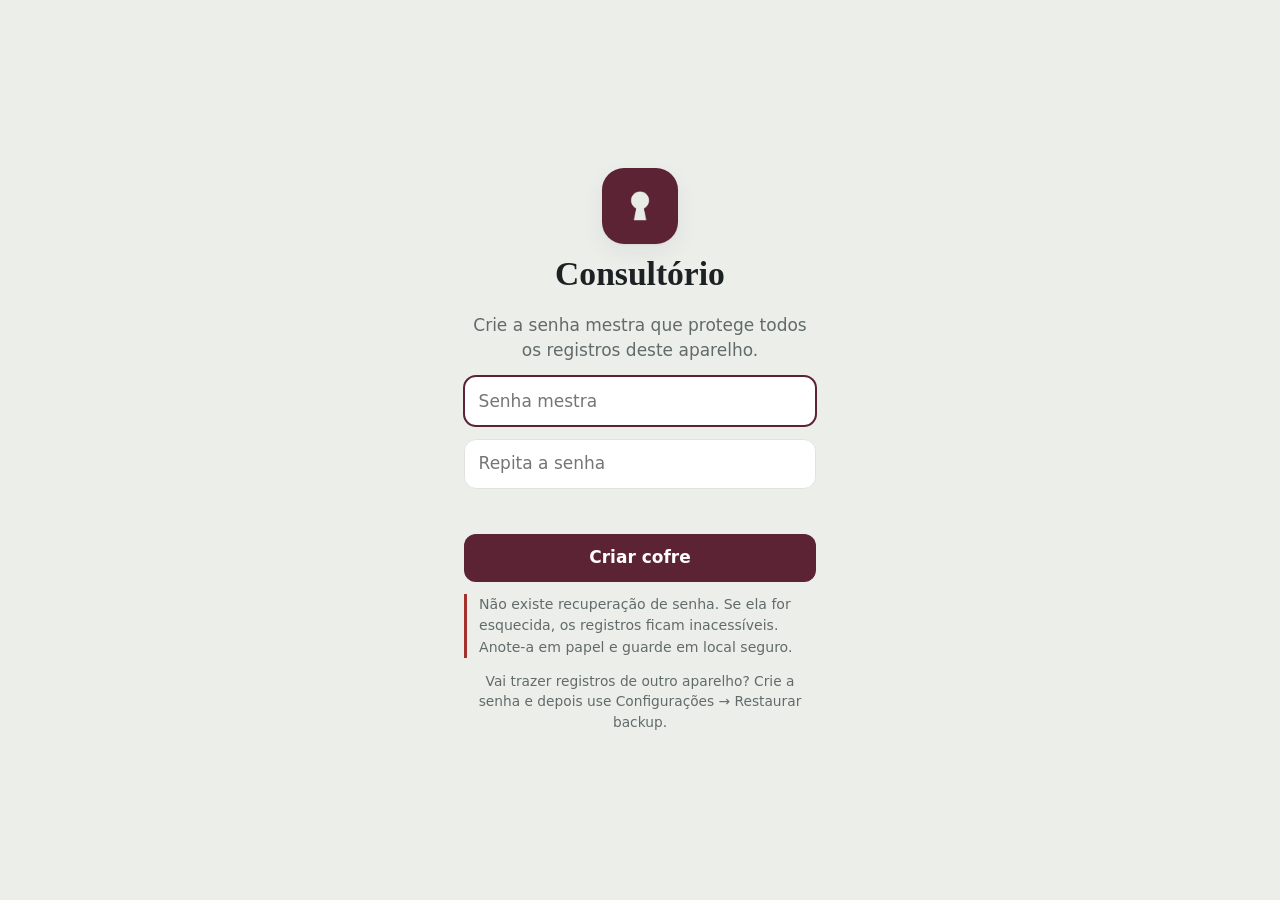
==== index.html @ 57aa01ae "Rename index-1.html to index.html" ====
<!doctype html>
<html lang="pt-BR">
<head>
<meta charset="utf-8">
<meta name="viewport" content="width=device-width, initial-scale=1">
<!-- Política de segurança: connect-src 'none' proíbe o app de enviar ou buscar dados em qualquer servidor. -->
<meta http-equiv="Content-Security-Policy" content="default-src 'self'; script-src 'self'; style-src 'self'; img-src 'self'; connect-src 'none'; font-src 'none'; object-src 'none'; base-uri 'none'; form-action 'none'; manifest-src 'self'; worker-src 'self'">
<meta name="referrer" content="no-referrer">
<meta name="robots" content="noindex">
<meta name="theme-color" content="#E9ECE6" media="(prefers-color-scheme: light)">
<meta name="theme-color" content="#161A1B" media="(prefers-color-scheme: dark)">
<link rel="manifest" href="manifest.webmanifest">
<link rel="icon" href="icone-192.png">
<link rel="stylesheet" href="estilo.css">
<title>Consultório</title>
</head>
<body>
<main id="app"></main>
<noscript>Este app precisa de JavaScript ativado.</noscript>
<script src="cofre.js"></script>
<script src="app.js"></script>
</body>
</html>
---- estilo.css ----
/* Consultório — visual moderno em cartões. Tinta granada sobre cinza-sálvia. */
:root {
  --fundo: #ECEEEA;
  --cartao: #FFFFFF;
  --campo: #F2F3F0;
  --tinta: #1C2224;
  --suave: #616B69;
  --linha: #E0E4DD;
  --granada: #5B2333;
  --granada-tinta: #FFFFFF;
  --granada-suave: #F3E7EA;
  --ocre: #8A5A1F;
  --ocre-suave: #F7EDDD;
  --perigo: #A2322B;
  --perigo-suave: #F8E4E2;
  --sombra: 0 1px 2px rgba(28, 34, 36, .05), 0 8px 24px rgba(28, 34, 36, .06);
  --raio: 18px;
  --serifa: "Noto Serif", Georgia, "Times New Roman", serif;
  --sans: system-ui, Roboto, "Segoe UI", sans-serif;
  color-scheme: light dark;
  padding-top: env(safe-area-inset-top, 0px);
  padding-bottom: env(safe-area-inset-bottom, 0px);
}
@media (prefers-color-scheme: dark) {
  :root:not([data-theme="light"]) {
    --fundo: #131718; --cartao: #1C2122; --campo: #252B2C; --tinta: #E7E9E4; --suave: #9CA6A3; --linha: #2E3637;
    --granada: #DDA3B1; --granada-tinta: #1A1113; --granada-suave: #3A262C;
    --ocre: #E0B372; --ocre-suave: #3A2E1D; --perigo: #EC8F86; --perigo-suave: #3C2321; --sombra: none;
  }
}
:root[data-theme="dark"] {
  --fundo: #131718; --cartao: #1C2122; --campo: #252B2C; --tinta: #E7E9E4; --suave: #9CA6A3; --linha: #2E3637;
  --granada: #DDA3B1; --granada-tinta: #1A1113; --granada-suave: #3A262C;
  --ocre: #E0B372; --ocre-suave: #3A2E1D; --perigo: #EC8F86; --perigo-suave: #3C2321; --sombra: none;
}

* { box-sizing: border-box; }
html { -webkit-text-size-adjust: 100%; scroll-padding-top: env(safe-area-inset-top, 0px); height: 100%; }
body { margin: 0; min-height: 100%; background: var(--fundo); color: var(--tinta); font: 17px/1.5 var(--sans); -webkit-tap-highlight-color: transparent; }
#app { max-width: 760px; margin: 0 auto; }
button { font: inherit; color: inherit; cursor: pointer; }
button:disabled { opacity: .4; cursor: default; }
:focus-visible { outline: 2px solid var(--granada); outline-offset: 2px; }
p { margin: 0; }

/* Campos */
input, textarea, select {
  width: 100%; font: inherit; color: var(--tinta); background: var(--campo);
  border: 1px solid transparent; border-radius: 12px; padding: .7rem .85rem; min-height: 48px;
}
input:focus, textarea:focus, select:focus { outline: 2px solid var(--granada); outline-offset: -1px; }
select { width: auto; }
textarea { resize: none; overflow: hidden; line-height: 1.6; min-height: 5rem; }
textarea.grande { min-height: 12rem; }

/* Ícones */
.ic { width: 22px; height: 22px; fill: none; stroke: currentColor; stroke-width: 1.8; stroke-linecap: round; stroke-linejoin: round; flex: none; }
.ic-bolha { width: 36px; height: 36px; border-radius: 11px; display: grid; place-items: center; background: var(--granada-suave); color: var(--granada); flex: none; }
.ic-bolha .ic { width: 19px; height: 19px; }
.ic-bolha.grande { width: 56px; height: 56px; border-radius: 16px; }
.ic-bolha.grande .ic { width: 26px; height: 26px; }

/* Botões */
.primario, .secundario, .perigo { min-height: 48px; padding: .7rem 1.15rem; border-radius: 12px; font-weight: 600; }
.primario { background: var(--granada); color: var(--granada-tinta); border: 0; }
.secundario { background: var(--cartao); border: 1px solid var(--linha); }
.perigo { background: var(--perigo); color: var(--cartao); border: 0; }
.perigo-texto { color: var(--perigo); }
.compacto { min-height: 40px; padding: .45rem .9rem; font-size: .92rem; }
.com-icone { display: inline-flex; align-items: center; gap: .35rem; }
.com-icone .ic { width: 18px; height: 18px; }
.link { background: none; border: 0; color: var(--granada); padding: .8rem 0; font-weight: 500; }
.icone { width: 46px; height: 46px; display: grid; place-items: center; border: 0; background: transparent; border-radius: 14px; flex: none; }
.icone:active { background: var(--granada-suave); }

/* Cabeçalho */
.topo {
  position: sticky; top: 0; z-index: 5; display: flex; align-items: center; gap: .15rem;
  padding: .55rem .5rem .55rem 1rem; background: var(--fundo);
}
.topo:has(> .icone:first-child) { padding-left: .3rem; }
.topo .titulo { flex: 1; min-width: 0; }
.topo h1 { margin: 0; font: 600 1.25rem/1.2 var(--serifa); overflow: hidden; text-overflow: ellipsis; white-space: nowrap; }
.topo-grande h1 { font-size: 1.9rem; padding-top: .45rem; }
.sub { display: flex; gap: .6rem; font-size: .82rem; color: var(--suave); min-height: 1.1em; }
.status.erro { color: var(--perigo); }
.acoes { display: flex; }

.conteudo { padding: .4rem 1rem 7.5rem; }
.pilha { display: flex; flex-direction: column; gap: .85rem; }

/* Cartões */
.cartao { background: var(--cartao); border-radius: var(--raio); box-shadow: var(--sombra); padding: 1rem 1.05rem 1.1rem; border: 1px solid var(--linha); }
@media (prefers-color-scheme: light) { .cartao { border-color: transparent; } }
.cartao-titulo { display: flex; align-items: center; gap: .6rem; margin: 0 0 .8rem; font: 600 1.02rem/1.3 var(--sans); }
.secao-titulo { margin: 0 0 .3rem; font: 600 .95rem/1.3 var(--sans); color: var(--suave); }

/* Busca */
.campo-busca { position: relative; display: block; margin-bottom: .9rem; }
.campo-busca .ic { position: absolute; left: .85rem; top: 50%; transform: translateY(-50%); color: var(--suave); pointer-events: none; }
.campo-busca input { padding-left: 2.7rem; background: var(--cartao); border-color: var(--linha); border-radius: 14px; }

/* Aviso de backup */
.aviso-backup { display: flex; align-items: center; gap: .8rem; padding: .8rem .9rem; margin-bottom: .9rem; border-radius: var(--raio); background: var(--ocre-suave); }
.aviso-backup .ic-bolha { background: var(--cartao); color: var(--ocre); }
.aviso-backup div { flex: 1; min-width: 0; }
.aviso-backup strong { display: block; font-size: .95rem; }
.aviso-backup small { color: var(--suave); font-size: .82rem; line-height: 1.35; display: block; }

/* Lista de pacientes */
.cartoes { display: flex; flex-direction: column; gap: .6rem; }
.paciente { display: flex; align-items: center; gap: .85rem; width: 100%; text-align: left; padding: .85rem .8rem .85rem .9rem; }
.paciente:active, .sessao-item:active, .resultado:active { transform: scale(.99); }
.paciente .info { flex: 1; min-width: 0; display: flex; flex-direction: column; gap: .1rem; }
.paciente .nome { font: 600 1.08rem/1.3 var(--serifa); overflow: hidden; text-overflow: ellipsis; white-space: nowrap; }
.meta { display: flex; align-items: center; gap: .35rem; font-size: .84rem; color: var(--suave); }
.meta .ic { width: 15px; height: 15px; }
.contador { min-width: 2rem; height: 2rem; padding: 0 .5rem; border-radius: 1rem; display: grid; place-items: center; background: var(--campo); font-size: .85rem; font-weight: 600; color: var(--suave); }
.paciente > .ic { color: var(--suave); width: 18px; height: 18px; }
.vazio { padding: 2.5rem 1rem; text-align: center; color: var(--suave); }

/* Avatares */
.avatar { width: 48px; height: 48px; border-radius: 50%; display: grid; place-items: center; color: #fff; font: 600 1rem/1 var(--sans); letter-spacing: .02em; flex: none; }
.avatar.grande { width: 64px; height: 64px; font-size: 1.3rem; border-radius: 20px; }
.c1 { background: #5B2333; } .c2 { background: #2F5D62; } .c3 { background: #3E4C74; }
.c4 { background: #8A5A1F; } .c5 { background: #55652F; } .c6 { background: #6B3F6E; }

/* Ficha: cabeçalho do paciente e abas */
.hero { display: flex; align-items: center; gap: 1rem; padding: .4rem 0 1rem; }
.hero-texto { min-width: 0; }
.hero h2 { margin: 0 0 .4rem; font: 600 1.5rem/1.2 var(--serifa); }
.chips { display: flex; flex-wrap: wrap; gap: .4rem; }
.chip { display: inline-flex; align-items: center; padding: .3rem .7rem; border-radius: 999px; background: var(--campo); font-size: .84rem; color: var(--tinta); border: 0; }
.hero .chip { background: var(--cartao); }
.chip.acao { background: var(--granada-suave); color: var(--granada); font-weight: 500; min-height: 36px; }
.chip b { font-weight: 700; margin-left: .3rem; }
.abas { display: grid; grid-template-columns: repeat(4, 1fr); gap: .3rem; padding: .3rem; margin-bottom: 1rem; background: var(--cartao); border-radius: 16px; box-shadow: var(--sombra); }
.aba { display: flex; flex-direction: column; align-items: center; gap: .15rem; padding: .5rem .2rem; border: 0; background: transparent; border-radius: 12px; font-size: .8rem; font-weight: 500; color: var(--suave); }
.aba.ativa { background: var(--granada); color: var(--granada-tinta); }
.faixa { margin-bottom: .8rem; padding: .7rem .9rem; border-radius: 12px; background: var(--granada-suave); font-size: .92rem; }

/* Retomar */
.destaque { background: var(--granada); color: var(--granada-tinta); border-color: transparent; }
.destaque-topo { display: flex; align-items: center; gap: .8rem; }
.destaque .ic-bolha { background: rgba(255, 255, 255, .16); color: inherit; }
.destaque small { display: block; opacity: .8; font-size: .82rem; }
.destaque strong { font: 600 1.15rem/1.3 var(--serifa); }
.destaque .relativo { margin-left: auto; font-size: .88rem; padding: .25rem .65rem; border-radius: 999px; background: rgba(255, 255, 255, .16); white-space: nowrap; }
.destaque .selo { margin-top: .7rem; }
.notas { list-style: none; margin: 0; padding: 0; display: flex; flex-direction: column; gap: .7rem; }
.notas li { padding-left: .8rem; border-left: 3px solid var(--granada); }
.notas p { white-space: pre-wrap; }
.data-mini { font-size: .78rem; font-weight: 600; color: var(--granada); }
.texto-corrido { white-space: pre-wrap; }
.mini-lista { display: flex; flex-direction: column; }
.vazio-cartao { display: flex; flex-direction: column; align-items: center; text-align: center; gap: .8rem; padding: 1.8rem 1.2rem; color: var(--suave); }

/* Sessões */
.sessao-item { display: block; width: 100%; text-align: left; }
.sessao-item.compacto { background: transparent; border: 0; padding: .7rem 0; border-top: 1px solid var(--linha); }
.sessao-item.compacto:first-child { border-top: 0; padding-top: 0; }
.linha1 { display: flex; align-items: center; gap: .6rem; flex-wrap: wrap; margin-bottom: .25rem; }
.num { font-weight: 600; }
.linha1 .suave { font-size: .86rem; }
.trecho { color: var(--tinta); font-size: .95rem; line-height: 1.5; }
.sessao-item .chips { margin-top: .6rem; }
.selo { display: inline-block; padding: .15rem .55rem; border-radius: 999px; font-size: .75rem; font-weight: 600; }
.selo.realizada { background: var(--granada-suave); color: var(--granada); }
.selo.falta { background: var(--perigo-suave); color: var(--perigo); }
.selo.remarcada { background: var(--ocre-suave); color: var(--ocre); }
.barra-lista { display: flex; align-items: center; justify-content: space-between; }
.barra-lista .link { padding: .3rem 0; font-size: .9rem; }
.navega { display: flex; align-items: center; justify-content: space-between; margin-bottom: .9rem; }
.navega .suave { font-size: .88rem; }
.linha-data { display: flex; align-items: center; gap: .8rem; margin-bottom: .8rem; }
.linha-data input { width: auto; }
.segmento { display: grid; grid-template-columns: repeat(3, 1fr); gap: .3rem; padding: .25rem; border-radius: 14px; background: var(--campo); }
.segmento button { border: 0; background: transparent; border-radius: 11px; padding: .55rem .3rem; font-size: .9rem; font-weight: 500; color: var(--suave); }
.segmento .ativo { background: var(--cartao); color: var(--tinta); box-shadow: 0 1px 3px rgba(0, 0, 0, .12); }
.segmento .ativo.falta { color: var(--perigo); }
.segmento .ativo.remarcada { color: var(--ocre); }
.cartao > input + .chips { margin-top: .6rem; }

/* Busca: resultados */
.resultado { display: block; width: 100%; text-align: left; }
.rotulo-res { display: inline-flex; align-items: center; gap: .4rem; font-weight: 600; font-size: .92rem; }
.rotulo-res .ic { width: 17px; height: 17px; color: var(--granada); }
.resultado small { display: block; margin-bottom: .2rem; }
mark { background: var(--granada-suave); color: var(--granada); font-weight: 600; border-radius: 4px; padding: 0 .12em; }

/* Ficha: formulário */
.grade { display: grid; gap: .8rem; grid-template-columns: 1fr; }
@media (min-width: 600px) { .grade { grid-template-columns: 1fr 1fr; } .grade .largo { grid-column: 1 / -1; } }
.campo { display: flex; flex-direction: column; gap: .3rem; }
.campo > span { font-size: .84rem; color: var(--suave); }

/* Botão flutuante */
.fab {
  position: fixed; bottom: calc(1.3rem + env(safe-area-inset-bottom, 0px)); right: max(1.1rem, calc(50vw - 380px + 1.1rem));
  width: 62px; height: 62px; border-radius: 20px; border: 0; background: var(--granada); color: var(--granada-tinta);
  display: grid; place-items: center; box-shadow: 0 8px 22px rgba(60, 15, 28, .32); z-index: 6;
}
.fab .ic { width: 28px; height: 28px; stroke-width: 2.2; }
.fab.estendido { width: auto; display: flex; gap: .45rem; padding: 0 1.3rem 0 1.05rem; font-weight: 600; }
.fab.estendido .ic { width: 22px; height: 22px; }

/* Configurações */
.linha-config { display: flex; align-items: center; gap: .8rem; padding: .7rem 0; }
.linha-config + .linha-config { border-top: 1px solid var(--linha); }
.linha-texto { flex: 1; min-width: 0; }
.linha-texto small { display: block; color: var(--suave); font-size: .82rem; line-height: 1.4; }
.linha-config > button, .linha-config > select { flex: none; }

.suave { color: var(--suave); }
.pequeno { font-size: .86rem; }
.centro { text-align: center; }

/* Telas de entrada */
.porta { min-height: 100vh; display: flex; flex-direction: column; justify-content: center; gap: .8rem; padding: 2rem 1.5rem; max-width: 400px; margin: 0 auto; }
.porta .marca { align-self: center; border-radius: 22px; box-shadow: var(--sombra); }
.porta h1 { margin: 0 0 .4rem; text-align: center; font: 600 2.1rem/1.1 var(--serifa); }
.porta input { background: var(--cartao); border-color: var(--linha); }
.erro-msg { color: var(--perigo); min-height: 1.3em; font-size: .92rem; }
.nota-alerta { font-size: .88rem; color: var(--suave); border-left: 3px solid var(--perigo); padding-left: .75rem; }
.prototipo { font-size: .82rem; text-align: center; color: var(--granada); background: var(--granada-suave); border-radius: 10px; padding: .5rem .7rem; }

/* Diálogos */
.dialogo { border: 0; border-radius: 20px; padding: 1.3rem; width: min(92vw, 420px); background: var(--cartao); color: var(--tinta); }
.dialogo::backdrop { background: rgba(12, 16, 16, .5); }
.dialogo h2 { margin: 0 0 .5rem; font: 600 1.25rem/1.3 var(--serifa); }
.dialogo p { margin: 0 0 .5rem; color: var(--suave); }
.dialogo input { margin-top: .55rem; }
.dialogo .botoes { display: flex; flex-wrap: wrap; gap: .5rem; justify-content: flex-end; margin-top: 1.1rem; }

@media (prefers-reduced-motion: reduce) { * { transition: none !important; animation: none !important; } }

/* Importação */
.botoes-linha { display: flex; flex-wrap: wrap; gap: .5rem; margin-top: .8rem; }
.fonte .secao-titulo { display: flex; align-items: center; gap: .4rem; margin: .4rem 0 .6rem; overflow-wrap: anywhere; }
.fonte .secao-titulo .ic { width: 18px; height: 18px; }
.linha-import { display: flex; flex-wrap: wrap; gap: .5rem; margin-bottom: .6rem; }
.linha-import select { flex: 1 1 12rem; }
.linha-import input { flex: 0 1 11rem; width: auto; }
.bloco-import.ignorado { opacity: .5; }
.alerta-mini { display: block; color: var(--ocre); font-size: .84rem; font-weight: 600; margin-bottom: .4rem; }
.aviso-backup small + small { margin-top: .35rem; }
.origem { display: block; margin-top: .5rem; font-size: .82rem; }
[hidden] { display: none !important; }

/* Importação de planilha */
.marcar { display: flex; align-items: center; gap: .6rem; margin: .4rem 0 .8rem; font-size: .92rem; }
.marcar input, .previa-paciente input { width: 22px; height: 22px; min-height: 0; accent-color: var(--granada); flex: none; }
.coluna-map { display: flex; flex-wrap: wrap; align-items: center; gap: .5rem .8rem; padding: .7rem 0; border-top: 1px solid var(--linha); }
.coluna-map.ignorado .coluna-info { opacity: .55; }
.coluna-info { flex: 1 1 10rem; min-width: 0; display: flex; flex-direction: column; }
.coluna-info small { overflow: hidden; text-overflow: ellipsis; white-space: nowrap; font-size: .82rem; }
.coluna-map select { flex: 1 1 100%; width: 100%; max-width: 100%; }
@media (min-width: 600px) { .coluna-map select { flex: 0 1 18rem; } }
.lista-previa { display: flex; flex-direction: column; }
.previa-paciente { display: flex; align-items: center; gap: .7rem; padding: .65rem 0; border-top: 1px solid var(--linha); }
.previa-paciente:first-child { border-top: 0; }
.previa-paciente .info { flex: 1; min-width: 0; display: flex; flex-direction: column; }
.previa-paciente .nome { font-weight: 600; }
.previa-paciente.ignorado .info { opacity: .5; }
.com-icone.link { display: inline-flex; }
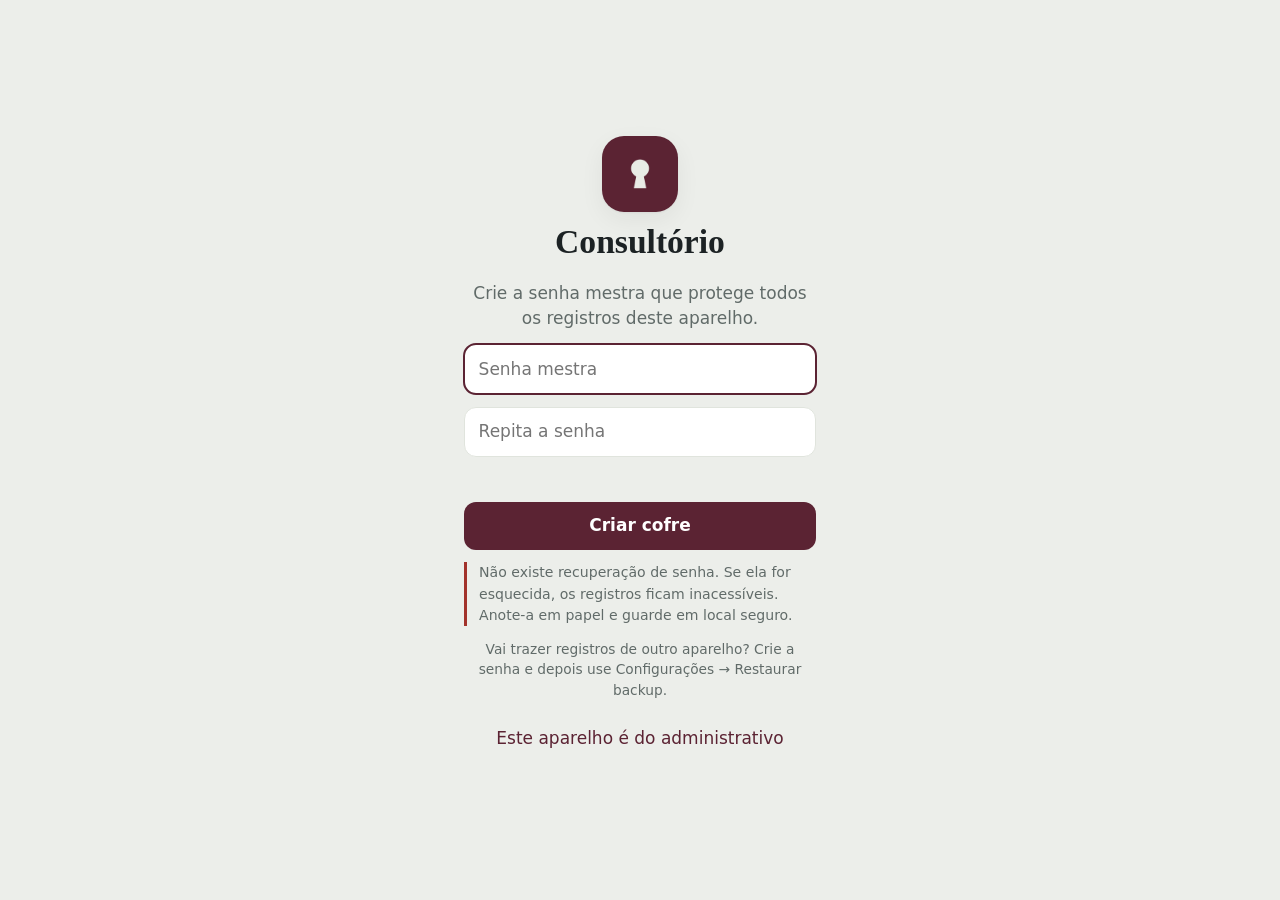
==== commit 90df9925: "Add files via upload" ====
--- a/index.html
+++ b/index.html
@@ -3,8 +3,8 @@
 <head>
 <meta charset="utf-8">
 <meta name="viewport" content="width=device-width, initial-scale=1">
-<!-- Política de segurança: connect-src 'none' proíbe o app de enviar ou buscar dados em qualquer servidor. -->
-<meta http-equiv="Content-Security-Policy" content="default-src 'self'; script-src 'self'; style-src 'self'; img-src 'self'; connect-src 'none'; font-src 'none'; object-src 'none'; base-uri 'none'; form-action 'none'; manifest-src 'self'; worker-src 'self'">
+<!-- Política de segurança: o app só pode falar com o login do Google e com a API do Drive (para ler as listas). Qualquer outro servidor é bloqueado. -->
+<meta http-equiv="Content-Security-Policy" content="default-src 'self'; script-src 'self' https://accounts.google.com/gsi/client; style-src 'self' https://accounts.google.com/gsi/style; img-src 'self'; connect-src https://www.googleapis.com https://accounts.google.com/gsi/; frame-src https://accounts.google.com/gsi/; font-src 'none'; object-src 'none'; base-uri 'none'; form-action 'none'; manifest-src 'self'; worker-src 'self'">
 <meta name="referrer" content="no-referrer">
 <meta name="robots" content="noindex">
 <meta name="theme-color" content="#E9ECE6" media="(prefers-color-scheme: light)">
@@ -19,5 +19,6 @@
 <noscript>Este app precisa de JavaScript ativado.</noscript>
 <script src="cofre.js"></script>
 <script src="app.js"></script>
+<script src="admin.js"></script>
 </body>
 </html>
--- a/estilo.css
+++ b/estilo.css
@@ -263,3 +263,154 @@
 .previa-paciente .nome { font-weight: 600; }
 .previa-paciente.ignorado .info { opacity: .5; }
 .com-icone.link { display: inline-flex; }
+
+/* Versão 5: sete abas, mensagens, documentos e declarações */
+@media (min-width: 600px) { .abas { grid-template-columns: repeat(7, 1fr); } }
+.grade.duas { grid-template-columns: 1fr 1fr; margin: .8rem 0; }
+.centralizado { justify-content: center; }
+.primario.largo { width: 100%; margin-top: .8rem; display: flex; }
+.primario.com-icone, .secundario.com-icone { gap: .5rem; }
+.dica-campo { display: block; margin-top: .45rem; font-size: .84rem; }
+.chip.marcado { background: var(--granada); color: var(--granada-tinta); }
+.linha-links { display: flex; flex-wrap: wrap; gap: 0 1.2rem; }
+.linha-links .link { padding: .6rem 0 0; font-size: .9rem; }
+.cartao .chips + .grade { margin-top: .9rem; }
+.botoes-linha { display: flex; flex-wrap: wrap; gap: .6rem; }
+.botoes-linha > button { flex: 1 1 11rem; display: flex; }
+.faixa .link { padding: .4rem 0 0; }
+.pilha-pequena { display: flex; flex-direction: column; gap: .5rem; }
+.pilha-pequena:empty { display: none; }
+.doc-item { display: flex; align-items: center; gap: .85rem; width: 100%; text-align: left; padding: .8rem .8rem .8rem .9rem; }
+.doc-item:active { transform: scale(.99); }
+.doc-item .info { flex: 1; min-width: 0; display: flex; flex-direction: column; gap: .1rem; }
+.doc-item .nome { font-weight: 600; overflow: hidden; text-overflow: ellipsis; white-space: nowrap; }
+.doc-item > .ic { color: var(--suave); width: 18px; height: 18px; }
+.largo-dialogo { width: min(94vw, 560px); max-height: 92vh; overflow-y: auto; }
+.largo-dialogo .campo { margin-bottom: .7rem; }
+.largo-dialogo .campo input { margin-top: 0; }
+.visualizador { margin: .4rem 0 .8rem; border-radius: 12px; background: var(--campo); padding: .6rem; min-height: 4rem; display: grid; place-items: center; overflow: auto; }
+.imagem-doc { max-width: 100%; height: auto; border-radius: 8px; }
+.assinatura-caixa { margin: .8rem 0; padding: .8rem; border-radius: 12px; background: #fff; border: 1px dashed var(--linha); display: grid; place-items: center; min-height: 5rem; }
+.assinatura-caixa .suave { color: #6b6b6b; }
+.assinatura-previa { max-width: 100%; max-height: 180px; height: auto; }
+.lista-marcar { display: flex; flex-direction: column; }
+.lista-marcar .marcar { margin: 0; padding: .45rem 0; border-top: 1px solid var(--linha); }
+.lista-marcar .marcar:first-child { border-top: 0; }
+.folha-caixa { overflow-x: auto; }
+.folha {
+  background: #fff; color: #1d1d1d; border-radius: 4px; box-shadow: 0 1px 4px rgba(0, 0, 0, .18);
+  padding: 1.6rem 1.5rem 1rem; font: 13px/1.6 Helvetica, Arial, sans-serif; min-height: 30rem; display: flex; flex-direction: column;
+}
+.folha-topo { display: flex; flex-direction: column; align-items: center; padding-bottom: .5rem; border-bottom: 1px solid #999; margin-bottom: 1.6rem; }
+.folha-topo strong { font-size: 14px; }
+.folha-topo span { font-size: 11px; color: #555; }
+.folha h4 { margin: 0 0 1.2rem; text-align: center; font-size: 14px; letter-spacing: .02em; }
+.folha p { margin: 0 0 .7rem; text-align: justify; color: #1d1d1d; }
+.folha .folha-data { text-align: right; margin-top: .8rem; }
+.folha-assinatura { display: grid; place-items: center; min-height: 3.2rem; margin-top: .6rem; }
+.folha-assinatura canvas { max-width: 58%; max-height: 110px; height: auto; }
+.folha-nome { display: flex; flex-direction: column; align-items: center; border-top: 1px solid #333; width: 60%; margin: 0 auto; padding-top: .2rem; font-size: 11px; }
+.folha-nome span:first-child { font-weight: 700; font-size: 12px; }
+.folha-rodape { margin-top: auto; padding-top: 1.4rem; display: flex; flex-direction: column; align-items: center; font-size: 10px; color: #666; }
+.grade.duas > .campo { min-width: 0; }
+.grade.duas input { min-width: 0; width: 100%; padding-left: .6rem; padding-right: .5rem; }
+.atalhos { display: grid; grid-template-columns: 1fr 1fr; gap: .7rem; margin-top: 1.2rem; }
+.atalho { display: flex; align-items: center; gap: .7rem; padding: .8rem .9rem; border-radius: var(--raio); background: var(--cartao); border: 1px solid var(--linha); box-shadow: var(--sombra); font-weight: 500; text-align: left; }
+.atalho:active { transform: scale(.98); }
+.vazio .primario { margin-top: 1rem; display: inline-flex; }
+/* Versão 6: agenda, pagamentos e busca geral */
+.abas { grid-template-columns: repeat(4, 1fr); }
+@media (min-width: 600px) { .abas { grid-template-columns: repeat(8, 1fr); } }
+.agenda { margin-bottom: .9rem; }
+.agenda-linha { display: flex; align-items: center; gap: .6rem; padding: .5rem 0; border-top: 1px solid var(--linha); }
+.agenda .cartao-titulo + .agenda-linha { border-top: 0; }
+.agenda-hora { width: 3.4rem; flex: none; font-weight: 700; font-variant-numeric: tabular-nums; color: var(--granada); }
+.agenda-nome { flex: 1; min-width: 0; display: flex; align-items: center; gap: .6rem; border: 0; background: none; padding: 0; text-align: left; }
+.agenda-nome span:last-child { overflow: hidden; text-overflow: ellipsis; white-space: nowrap; font-weight: 500; }
+.agenda-nome .avatar { width: 34px; height: 34px; font-size: .8rem; }
+.agenda-amanha { margin-top: .5rem; }
+.agenda-amanha summary { cursor: pointer; padding: .5rem 0; color: var(--granada); font-weight: 500; font-size: .92rem; }
+.horarios { display: flex; flex-direction: column; gap: .5rem; margin-top: .6rem; }
+.horario-linha { display: flex; gap: .5rem; align-items: center; }
+.horario-linha select { flex: 1; min-width: 0; }
+.horario-linha input { width: 8.2rem; flex: none; }
+.resumo-fin { display: grid; grid-template-columns: 1fr 1fr; gap: .7rem; }
+.cartao.numero { display: flex; flex-direction: column; gap: .1rem; padding: .9rem 1rem; }
+.cartao.numero small { color: var(--suave); font-size: .84rem; }
+.cartao.numero strong { font: 600 1.35rem/1.25 var(--serifa); font-variant-numeric: tabular-nums; }
+.pag-linha { display: flex; align-items: center; gap: .7rem; padding: .55rem 0; border-top: 1px solid var(--linha); }
+.cartao-titulo + .pag-linha { border-top: 0; }
+.pag-info { flex: 1; min-width: 0; display: flex; flex-direction: column; border: 0; background: none; padding: 0; text-align: left; }
+.pag-info .suave { font-size: .88rem; }
+.selo.pago { background: #E3F0E6; color: #2F6B3D; }
+.selo.areceber { background: var(--ocre-suave); color: var(--ocre); }
+.segmento .ativo.pago { color: #2F6B3D; }
+.segmento .ativo.areceber { color: var(--ocre); }
+.espaco-cima { margin-top: .8rem; }
+.valor-lista { font-variant-numeric: tabular-nums; white-space: nowrap; }
+.grupo-busca { display: flex; flex-direction: column; gap: .5rem; }
+.grupo-topo { display: flex; align-items: center; gap: .7rem; border: 0; background: none; padding: 0; text-align: left; }
+.grupo-topo .nome { flex: 1; min-width: 0; font: 600 1.05rem/1.3 var(--serifa); }
+.grupo-topo .avatar { width: 38px; height: 38px; font-size: .85rem; }
+.resultado-mini { border: 0; background: var(--campo); border-radius: 12px; padding: .55rem .75rem; text-align: left; display: flex; flex-direction: column; gap: .15rem; }
+.resultado-mini .trecho { font-size: .92rem; }
+@media (prefers-color-scheme: dark) { :root:not([data-theme="light"]) .selo.pago { background: #22362A; color: #9FD3AE; } :root:not([data-theme="light"]) .segmento .ativo.pago { color: #9FD3AE; } }
+:root[data-theme="dark"] .selo.pago { background: #22362A; color: #9FD3AE; }
+:root[data-theme="dark"] .segmento .ativo.pago { color: #9FD3AE; }
+
+/* Versão 7: área administrativa, comprovantes, nota fiscal e aniversários */
+.abas.seis, .abas.cinco { grid-template-columns: repeat(3, 1fr); }
+@media (min-width: 600px) { .abas.seis { grid-template-columns: repeat(6, 1fr); } .abas.cinco { grid-template-columns: repeat(5, 1fr); } }
+.segmento.dois { grid-template-columns: 1fr 1fr; }
+.atalho-largo { display: flex; align-items: center; gap: .85rem; width: 100%; text-align: left; }
+.atalho-largo .info, .resumo-botao .info { flex: 1; min-width: 0; display: flex; flex-direction: column; gap: .1rem; }
+.atalho-largo > .ic, .resumo-botao > .ic { color: var(--suave); width: 18px; height: 18px; }
+.resumo-botao { display: flex; align-items: center; gap: .85rem; width: 100%; text-align: left; margin-bottom: .9rem; }
+.resumo-botao strong { font: 600 1.1rem/1.3 var(--serifa); font-variant-numeric: tabular-nums; }
+.linha-botao { width: 100%; background: none; border-left: 0; border-right: 0; border-bottom: 0; text-align: left; }
+.cartao-titulo + .linha-botao { border-top: 0; }
+.rotulo-campo { font-size: .84rem; color: var(--suave); margin: .7rem 0 .35rem !important; }
+.selo.parcial { background: var(--ocre-suave); color: var(--ocre); }
+.selo.nota { background: var(--granada-suave); color: var(--granada); }
+.selo.naocobrar { background: var(--campo); color: var(--suave); }
+.paciente .selo { flex: none; }
+.meta .selo { font-size: .72rem; }
+.total-clinica { display: flex; flex-direction: column; gap: .15rem; padding: 1.1rem 1.2rem; }
+.total-clinica small { opacity: .85; font-size: .88rem; }
+.total-clinica strong { font: 600 2rem/1.15 var(--serifa); font-variant-numeric: tabular-nums; }
+.total-clinica span { opacity: .85; font-size: .88rem; }
+.navega strong { font-size: 1rem; }
+.linha-copiar { display: flex; align-items: center; gap: .7rem; padding: .55rem 0; border-top: 1px solid var(--linha); }
+.linha-copiar .linha-texto p { margin: 0; color: var(--tinta); overflow-wrap: anywhere; }
+.botoes-mini { display: flex; gap: .4rem; flex: none; }
+.aviso-entrada { border-color: var(--granada); }
+.aviso-entrada .ic-bolha { color: var(--granada); }
+.aniversarios .ic-bolha { color: var(--ocre); }
+.agenda-linha .chips { flex-wrap: nowrap; }
+.link.centro { align-self: center; }
+.cartao > select { width: 100%; }
+.vencidos .ic-bolha { color: var(--ocre); }
+/* Letra T da data de nascimento */
+.letra-t { display: grid; grid-template-columns: repeat(3, 4.4rem); grid-template-rows: repeat(3, 4.4rem); gap: 4px; justify-content: center; margin: .2rem 0 .6rem;
+  grid-template-areas: ". topo ." "esquerda meio direita" ". base ."; }
+.letra-t-casa { display: flex; align-items: center; justify-content: center; border-radius: 12px; background: var(--granada-suave); color: var(--granada); }
+.letra-t-casa strong { font: 600 1.6rem/1 var(--serifa); font-variant-numeric: tabular-nums; }
+.letra-t-casa.topo { grid-area: topo; } .letra-t-casa.base { grid-area: base; } .letra-t-casa.esquerda { grid-area: esquerda; } .letra-t-casa.direita { grid-area: direita; }
+.letra-t-casa.meio { grid-area: meio; background: var(--granada); color: var(--granada-tinta); }
+.casas-t { list-style: none; margin: .4rem 0 .2rem; padding: 0; }
+.casas-t li { display: flex; justify-content: space-between; gap: 1rem; padding: .45rem 0; border-top: 1px solid var(--linha); }
+.casas-t strong { font: 600 1.05rem/1.2 var(--serifa); font-variant-numeric: tabular-nums; color: var(--granada); }
+.passos-t { margin: .3rem 0 0; padding-left: 1.1rem; font-size: .88rem; color: var(--suave); }
+.passos-t li { margin: .2rem 0; }
+.retrato-bloco { padding: .55rem 0; border-top: 1px solid var(--linha); }
+.retrato-bloco:first-of-type { border-top: 0; }
+.retrato-bloco.dominante { border-left: 3px solid var(--granada); padding-left: .6rem; }
+.retrato-origem { margin: 0 0 .25rem; }
+.tracos { margin: 0; padding-left: 1.1rem; }
+.tracos li { margin: .15rem 0; }
+.numero-editar summary { display: flex; align-items: center; gap: .8rem; cursor: pointer; list-style: none; }
+.numero-editar summary::-webkit-details-marker { display: none; }
+.numero-grande { font: 600 1.4rem/1 var(--serifa); color: var(--granada); min-width: 2ch; text-align: right; font-variant-numeric: tabular-nums; }
+.numero-editar[open] summary { margin-bottom: .6rem; }
+.numero-editar .campo { margin-top: .5rem; }
+.sem-nota .ic-bolha { color: var(--granada); }
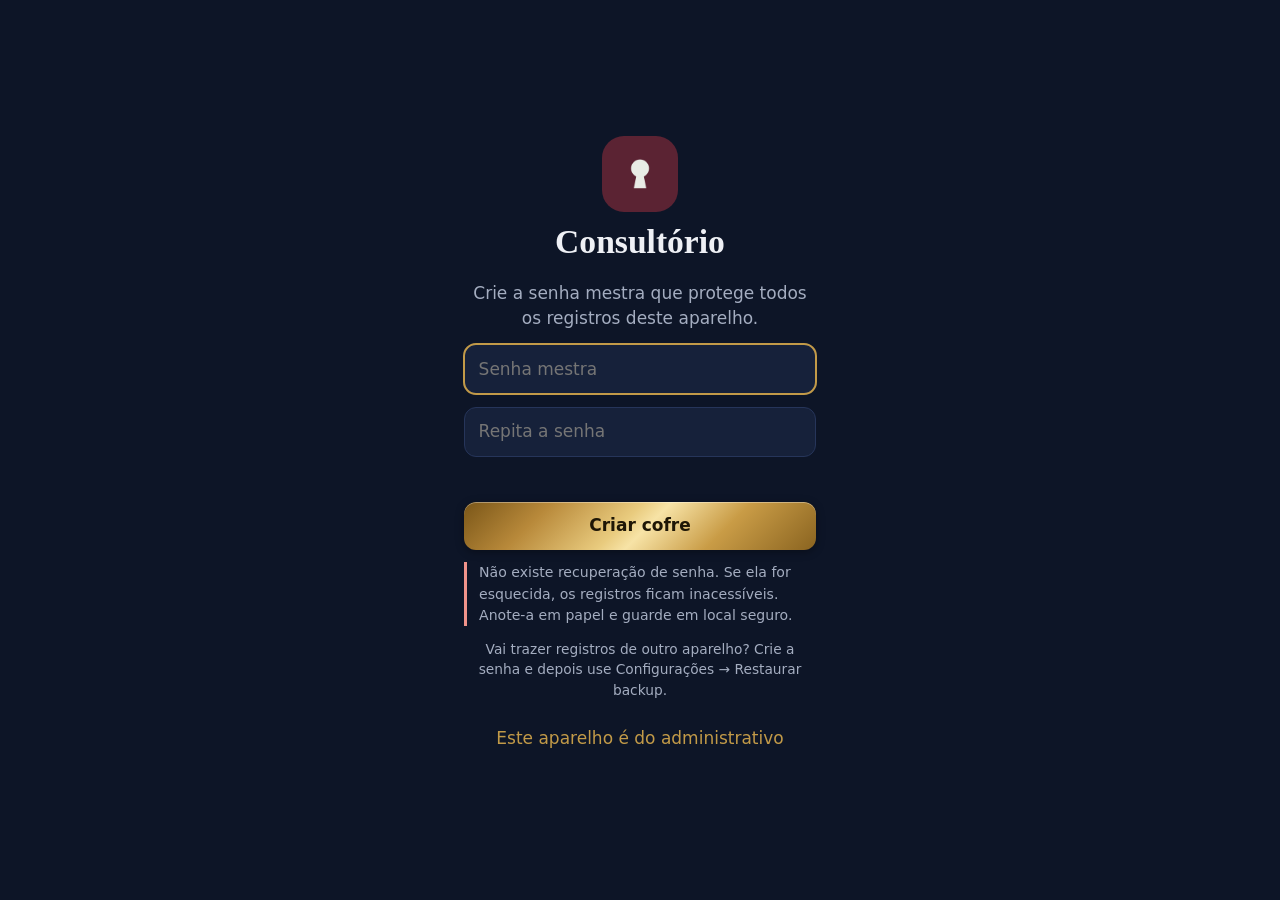
==== commit d73a2478: "Add files via upload" ====
--- a/index.html
+++ b/index.html
@@ -5,6 +5,7 @@
 <meta name="viewport" content="width=device-width, initial-scale=1">
 <!-- Política de segurança: o app só pode falar com o login do Google e com a API do Drive (para ler as listas). Qualquer outro servidor é bloqueado. -->
 <meta http-equiv="Content-Security-Policy" content="default-src 'self'; script-src 'self' https://accounts.google.com/gsi/client; style-src 'self' https://accounts.google.com/gsi/style; img-src 'self'; connect-src https://www.googleapis.com https://accounts.google.com/gsi/; frame-src https://accounts.google.com/gsi/; font-src 'none'; object-src 'none'; base-uri 'none'; form-action 'none'; manifest-src 'self'; worker-src 'self'">
+<meta name="color-scheme" content="light dark">
 <meta name="referrer" content="no-referrer">
 <meta name="robots" content="noindex">
 <meta name="theme-color" content="#E9ECE6" media="(prefers-color-scheme: light)">
--- a/estilo.css
+++ b/estilo.css
@@ -414,3 +414,43 @@
 .numero-editar[open] summary { margin-bottom: .6rem; }
 .numero-editar .campo { margin-top: .5rem; }
 .sem-nota .ic-bolha { color: var(--granada); }
+/* Paletas de cores do Consultório (a padrão, Granada, é a do :root). */
+:root[data-paleta="marinho"] {
+  --fundo: #EDF0F5; --cartao: #FFFFFF; --campo: #F1F3F8; --tinta: #14213D; --suave: #5A6479; --linha: #DCE1EB;
+  --granada: #1B2A4A; --granada-tinta: #FFFFFF; --granada-suave: #E4E9F3;
+  --ocre: #A9802E; --ocre-suave: #F6EDD8; --perigo: #A2322B; --perigo-suave: #F8E4E2;
+  --sombra: 0 1px 2px rgba(20, 33, 61, .06), 0 8px 24px rgba(20, 33, 61, .07); color-scheme: light;
+}
+:root[data-paleta="dourado"] {
+  --fundo: #F5F0E6; --cartao: #FFFDF8; --campo: #F3ECDD; --tinta: #2B2118; --suave: #75685A; --linha: #E8DEC9;
+  --granada: #8E6A22; --granada-tinta: #FFFFFF; --granada-suave: #F3E8CF;
+  --ocre: #5E4318; --ocre-suave: #EFE3CA; --perigo: #A2322B; --perigo-suave: #F8E4E2;
+  --sombra: 0 1px 2px rgba(43, 33, 24, .06), 0 8px 24px rgba(43, 33, 24, .07); color-scheme: light;
+}
+:root[data-paleta="esmeralda"] {
+  --fundo: #ECF1EE; --cartao: #FFFFFF; --campo: #F0F4F1; --tinta: #142420; --suave: #5B6A65; --linha: #DBE4DF;
+  --granada: #1E4D3F; --granada-tinta: #FFFFFF; --granada-suave: #E1EDE8;
+  --ocre: #A07C2A; --ocre-suave: #F5ECD7; --perigo: #A2322B; --perigo-suave: #F8E4E2;
+  --sombra: 0 1px 2px rgba(20, 36, 32, .06), 0 8px 24px rgba(20, 36, 32, .07); color-scheme: light;
+}
+:root[data-paleta="noite"] {
+  --fundo: #0D1527; --cartao: #16213A; --campo: #1D2A47; --tinta: #EEF0F5; --suave: #A4ADC0; --linha: #26355A;
+  --granada: #C29A48; --granada-tinta: #1E1606; --granada-suave: #3A2F1C;
+  --ocre: #D9B66C; --ocre-suave: #3A3020; --perigo: #F0938A; --perigo-suave: #402626;
+  --sombra: none; color-scheme: dark;
+}
+:root[data-paleta="vinho"] {
+  --fundo: #1A1214; --cartao: #251A1D; --campo: #2F2226; --tinta: #F2ECEA; --suave: #B6A7A8; --linha: #3A2A2F;
+  --granada: #C29A48; --granada-tinta: #1E1606; --granada-suave: #3E3020;
+  --ocre: #D9B66C; --ocre-suave: #3E3224; --perigo: #F0938A; --perigo-suave: #452628;
+  --sombra: none; color-scheme: dark;
+}
+
+/* Ouro metálico nas paletas escuras: botões, aba ativa e destaques com brilho de ouro. */
+:root[data-paleta="noite"] .primario, :root[data-paleta="noite"] .aba.ativa, :root[data-paleta="noite"] .destaque, :root[data-paleta="noite"] .fab, :root[data-paleta="noite"] .chip.marcado, :root[data-paleta="noite"] .letra-t-casa.meio, :root[data-paleta="noite"] .prim, :root[data-paleta="noite"] .abas .on, :root[data-paleta="noite"] .av, :root[data-paleta="vinho"] .primario, :root[data-paleta="vinho"] .aba.ativa, :root[data-paleta="vinho"] .destaque, :root[data-paleta="vinho"] .fab, :root[data-paleta="vinho"] .chip.marcado, :root[data-paleta="vinho"] .letra-t-casa.meio, :root[data-paleta="vinho"] .prim, :root[data-paleta="vinho"] .abas .on, :root[data-paleta="vinho"] .av {
+  background-image: linear-gradient(135deg, #7A5618 0%, #B8893A 22%, #E9CB7E 45%, #F7E3A6 52%, #C99C46 72%, #8A6420 100%); color: #1E1606; box-shadow: inset 0 1px 0 rgba(255,255,255,.35), 0 2px 8px rgba(0,0,0,.35);
+}
+:root[data-paleta="noite"] .topo h1, :root[data-paleta="noite"] .cab b, :root[data-paleta="noite"] .topo b, :root[data-paleta="vinho"] .topo h1, :root[data-paleta="vinho"] .cab b, :root[data-paleta="vinho"] .topo b { color: #D9B66C; }
+
+/* Versão 22: dica da caneta no caderno */
+.destaque-dica { color: var(--granada) !important; font-weight: 600; }
